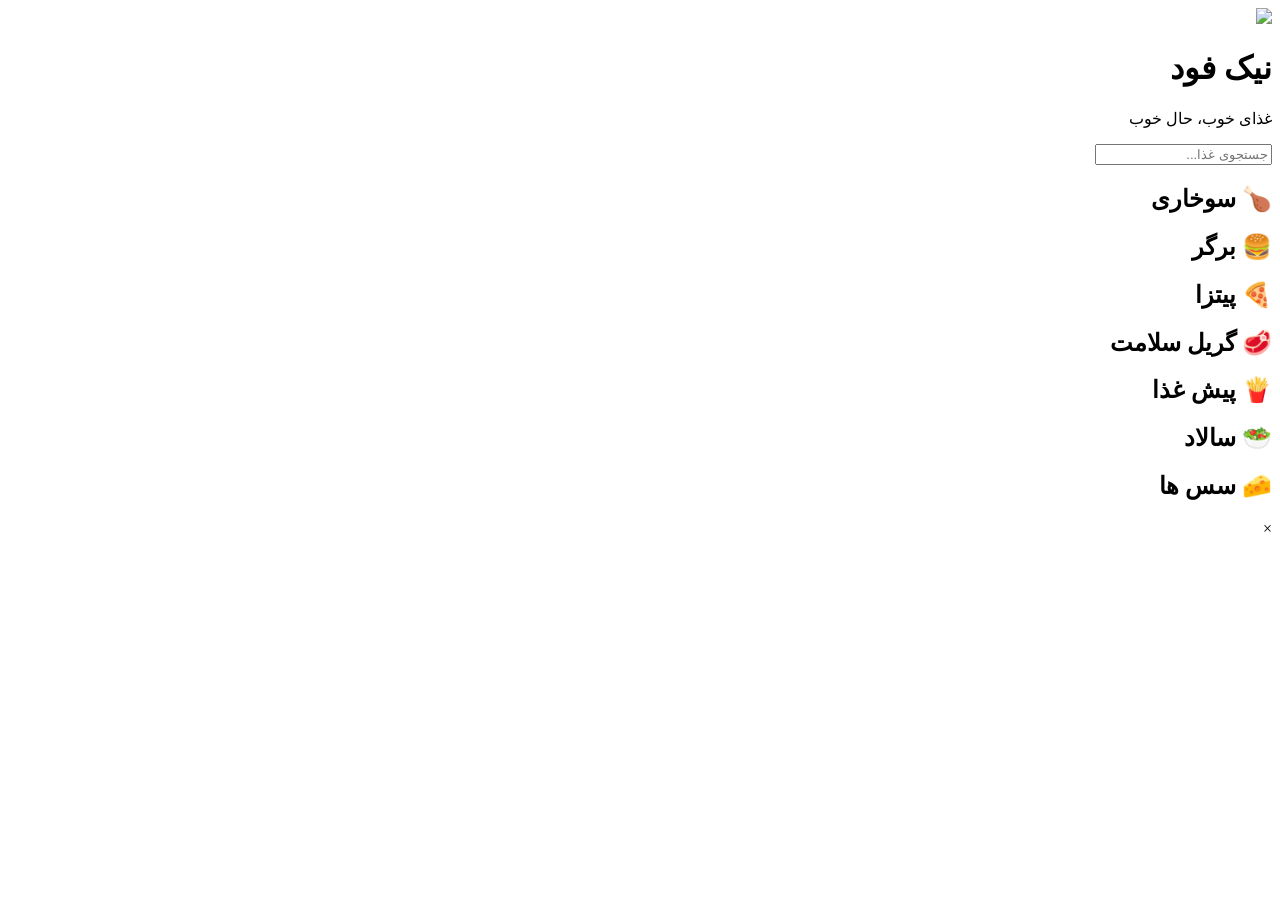
==== index.html @ 43fe57ec "Create index.html" ====
<!DOCTYPE html>
<html lang="fa" dir="rtl">
<head>
<meta charset="UTF-8">
<meta name="viewport" content="width=device-width, initial-scale=1.0">
<title>نیک فود</title>

<link rel="stylesheet" href="style.css">

<link rel="preconnect" href="https://fonts.googleapis.com">
<link rel="preconnect" href="https://fonts.gstatic.com" crossorigin>
<link href="https://fonts.googleapis.com/css2?family=Vazirmatn:wght@300;400;600;700&display=swap" rel="stylesheet">
</head>

<body>

<header>
    <img src="assets/logo.png" class="logo">
    <h1>نیک فود</h1>
    <p>غذای خوب، حال خوب</p>
</header>

<div class="search-box">
<input type="text" id="search" placeholder="جستجوی غذا...">
</div>

<section>

<h2>🍗 سوخاری</h2>
<div id="fried" class="foods"></div>

<h2>🍔 برگر</h2>
<div id="burger" class="foods"></div>

<h2>🍕 پیتزا</h2>
<div id="pizza" class="foods"></div>

<h2>🥩 گریل سلامت</h2>
<div id="grill" class="foods"></div>

<h2>🍟 پیش غذا</h2>
<div id="starter" class="foods"></div>

<h2>🥗 سالاد</h2>
<div id="salad" class="foods"></div>

<h2>🧀 سس ها</h2>
<div id="sauce" class="foods"></div>

</section>

<div id="modal" class="modal">

<div class="modal-content">

<span id="close">&times;</span>

<img id="foodImage">

<h2 id="foodName"></h2>

<p id="foodDesc"></p>

<p id="foodPrice"></p>

</div>

</div>

<script src="script.js"></script>

</body>
</html>
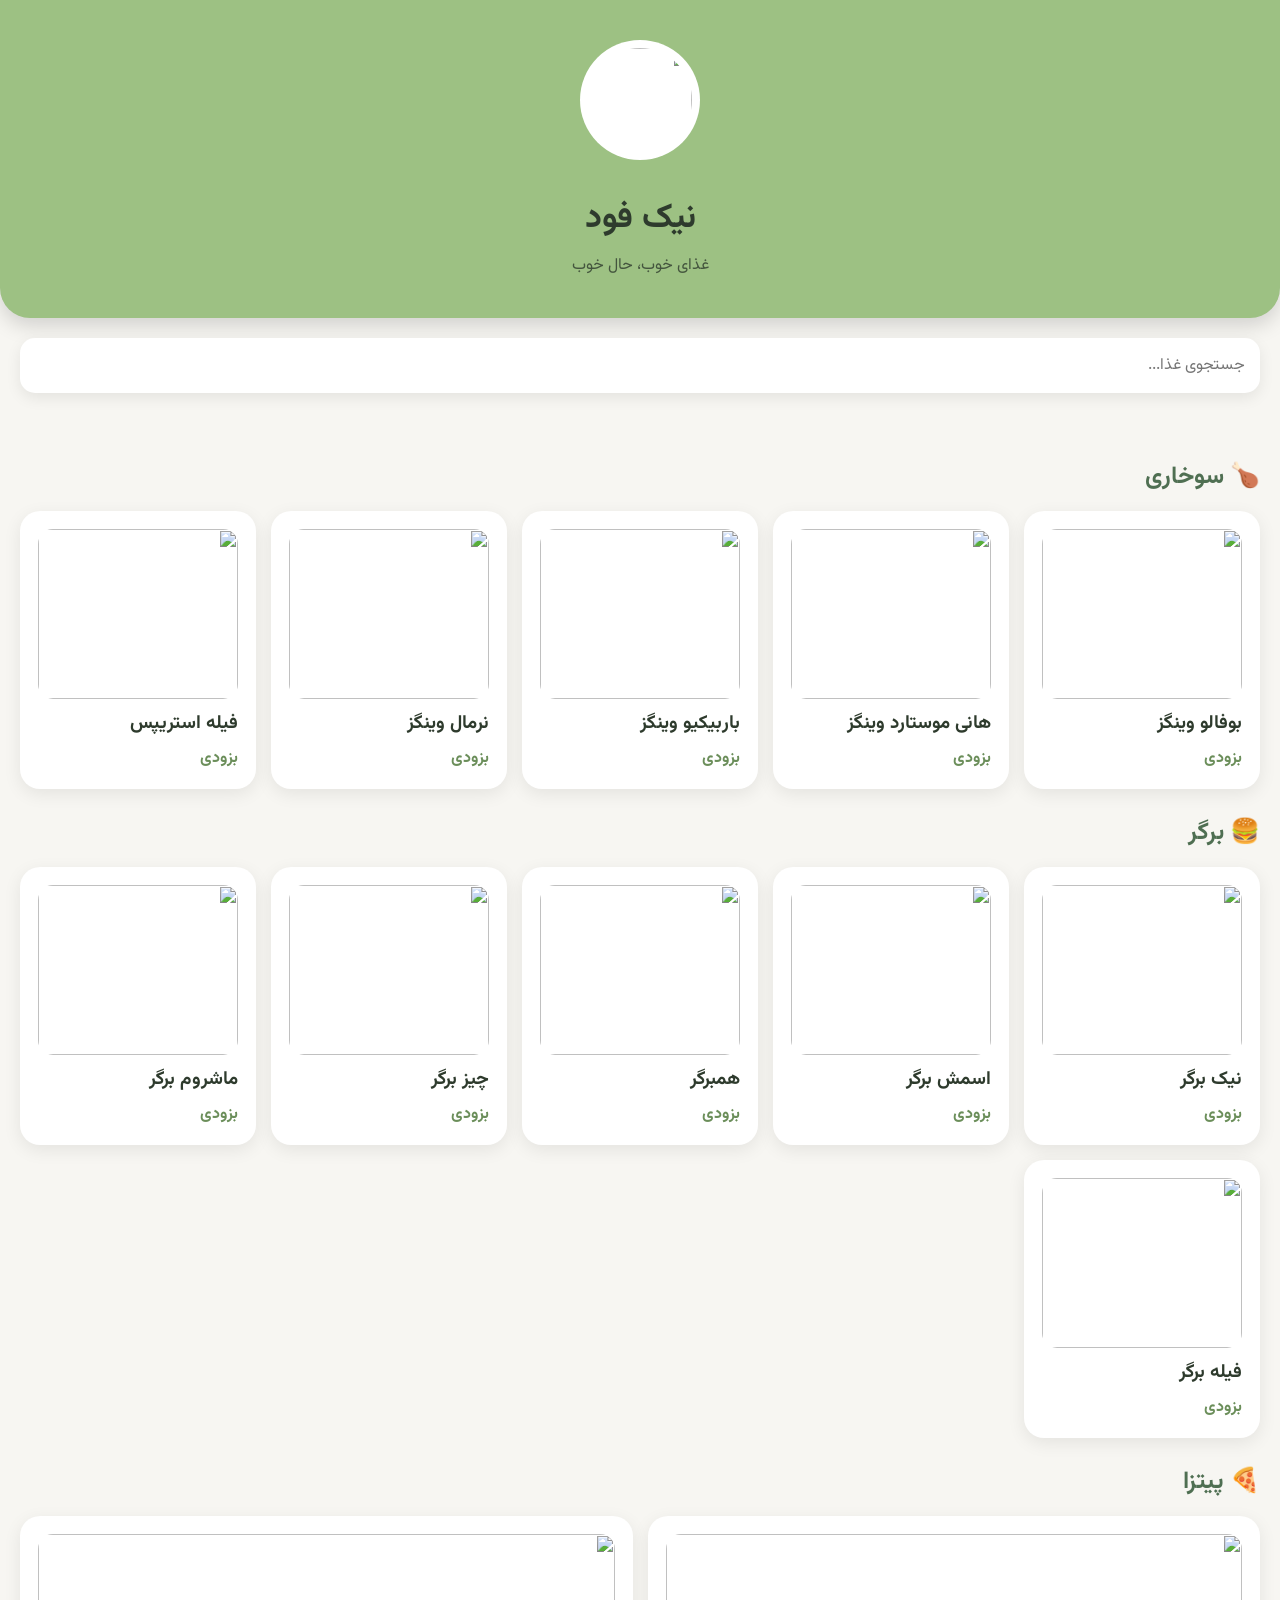
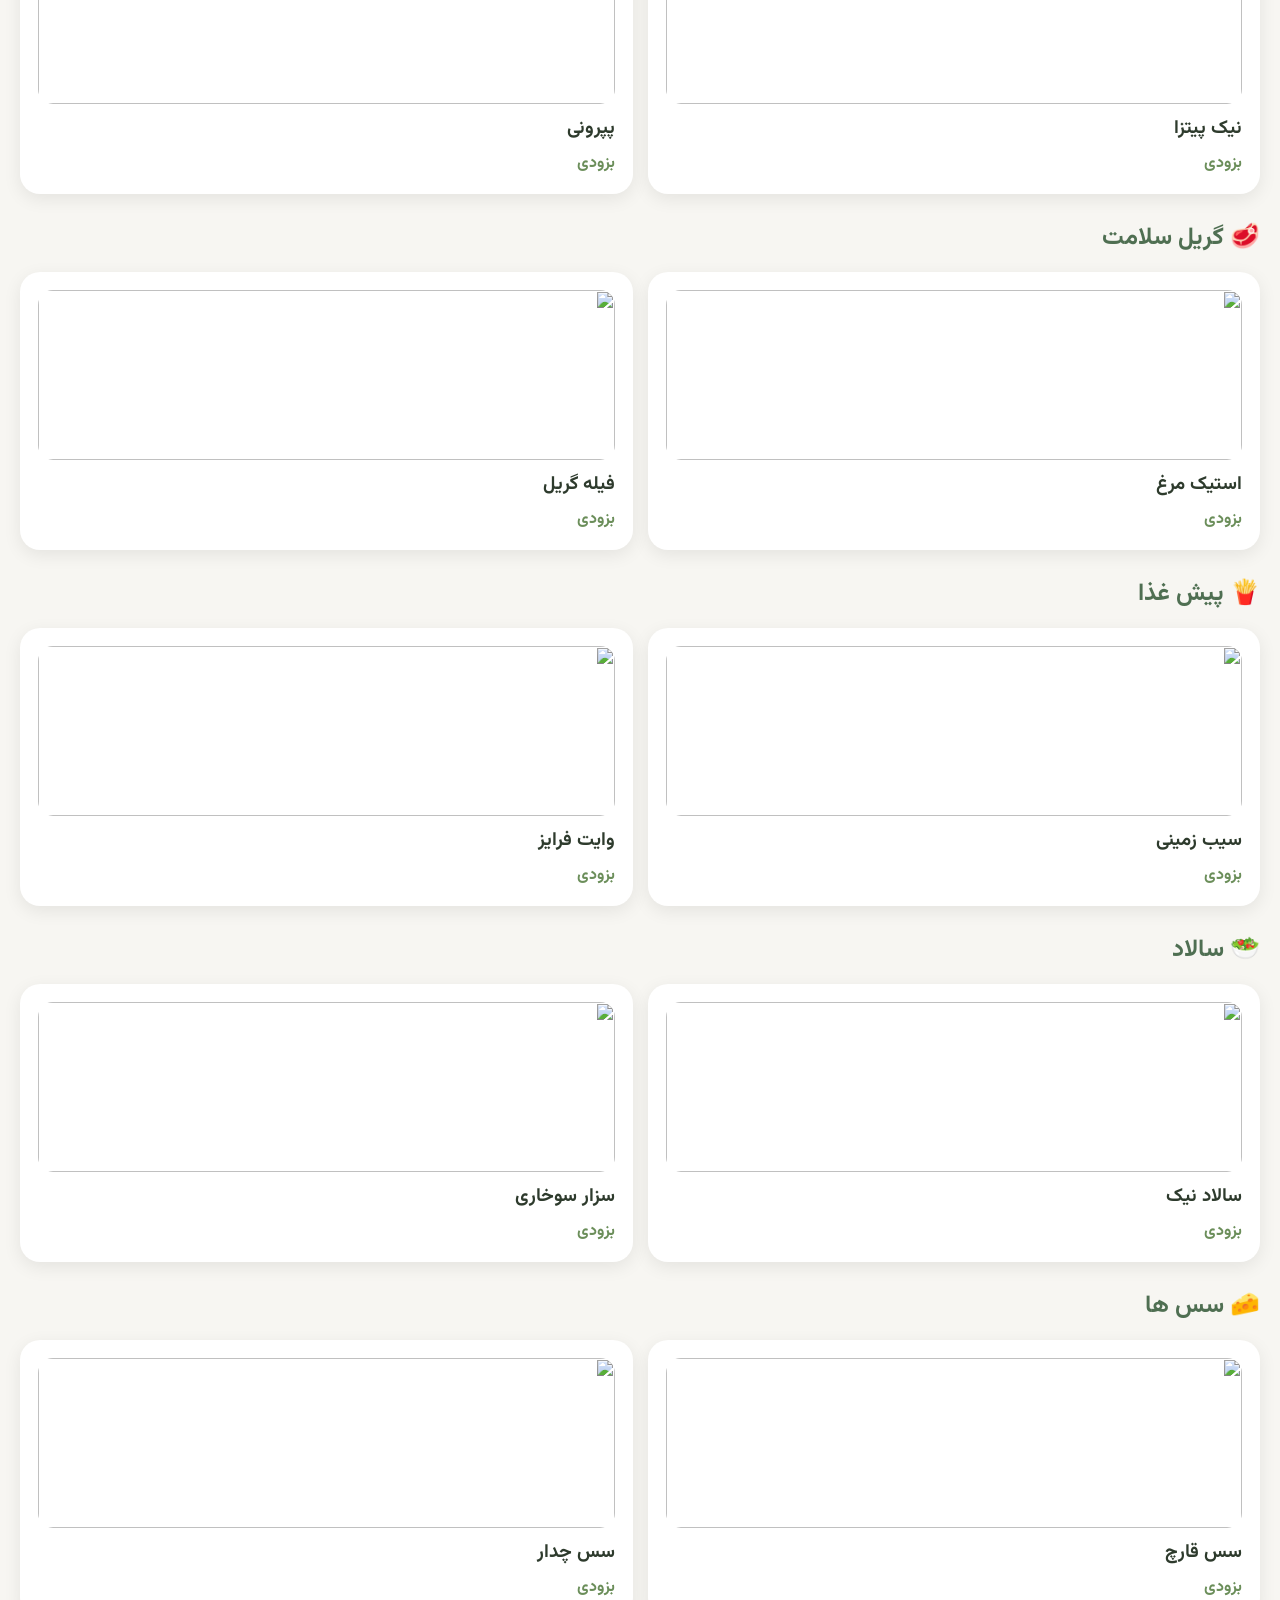
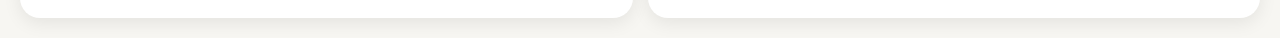
==== commit cd07eed4: "Update index.html" ====
--- a/index.html
+++ b/index.html
@@ -66,8 +66,8 @@
 </div>
 
 </div>
-
+    
+<script src="foods.js"></script>
 <script src="script.js"></script>
-
 </body>
 </html>
--- a/style.css
+++ b/style.css
@@ -0,0 +1,144 @@
+*{
+margin:0;
+padding:0;
+box-sizing:border-box;
+font-family:'Vazirmatn',sans-serif;
+}
+
+body{
+background:#F7F6F2;
+color:#2E3B2D;
+}
+
+header{
+background:#9DC183;
+padding:40px 20px;
+text-align:center;
+border-bottom-left-radius:30px;
+border-bottom-right-radius:30px;
+box-shadow:0 8px 20px rgba(0,0,0,.15);
+}
+
+.logo{
+width:120px;
+height:120px;
+border-radius:50%;
+background:white;
+padding:8px;
+}
+
+header h1{
+margin-top:15px;
+font-size:34px;
+}
+
+header p{
+margin-top:8px;
+opacity:.8;
+}
+
+.search-box{
+padding:20px;
+}
+
+.search-box input{
+width:100%;
+padding:15px;
+border:none;
+border-radius:15px;
+font-size:16px;
+outline:none;
+background:white;
+box-shadow:0 5px 15px rgba(0,0,0,.08);
+}
+
+section{
+padding:20px;
+}
+
+h2{
+margin:25px 0 15px;
+color:#4F6F52;
+}
+
+.foods{
+display:grid;
+grid-template-columns:repeat(auto-fit,minmax(220px,1fr));
+gap:15px;
+}
+
+.food-card{
+background:white;
+border-radius:20px;
+padding:18px;
+cursor:pointer;
+transition:.3s;
+box-shadow:0 5px 18px rgba(0,0,0,.08);
+}
+
+.food-card:hover{
+transform:translateY(-6px);
+}
+
+.food-card img{
+width:100%;
+height:170px;
+object-fit:cover;
+border-radius:15px;
+margin-bottom:10px;
+}
+
+.food-card h3{
+margin-bottom:8px;
+}
+
+.food-card span{
+color:#6B8E5A;
+font-weight:bold;
+}
+
+.modal{
+display:none;
+position:fixed;
+left:0;
+top:0;
+width:100%;
+height:100%;
+background:rgba(0,0,0,.5);
+}
+
+.modal-content{
+background:white;
+width:90%;
+max-width:450px;
+margin:60px auto;
+padding:20px;
+border-radius:25px;
+position:relative;
+animation:show .3s;
+}
+
+#foodImage{
+width:100%;
+border-radius:18px;
+margin-bottom:15px;
+}
+
+#close{
+position:absolute;
+left:18px;
+top:15px;
+font-size:28px;
+cursor:pointer;
+}
+
+@keyframes show{
+from{
+transform:scale(.8);
+opacity:0;
+}
+to{
+transform:scale(1);
+opacity:1;
+}
+  }
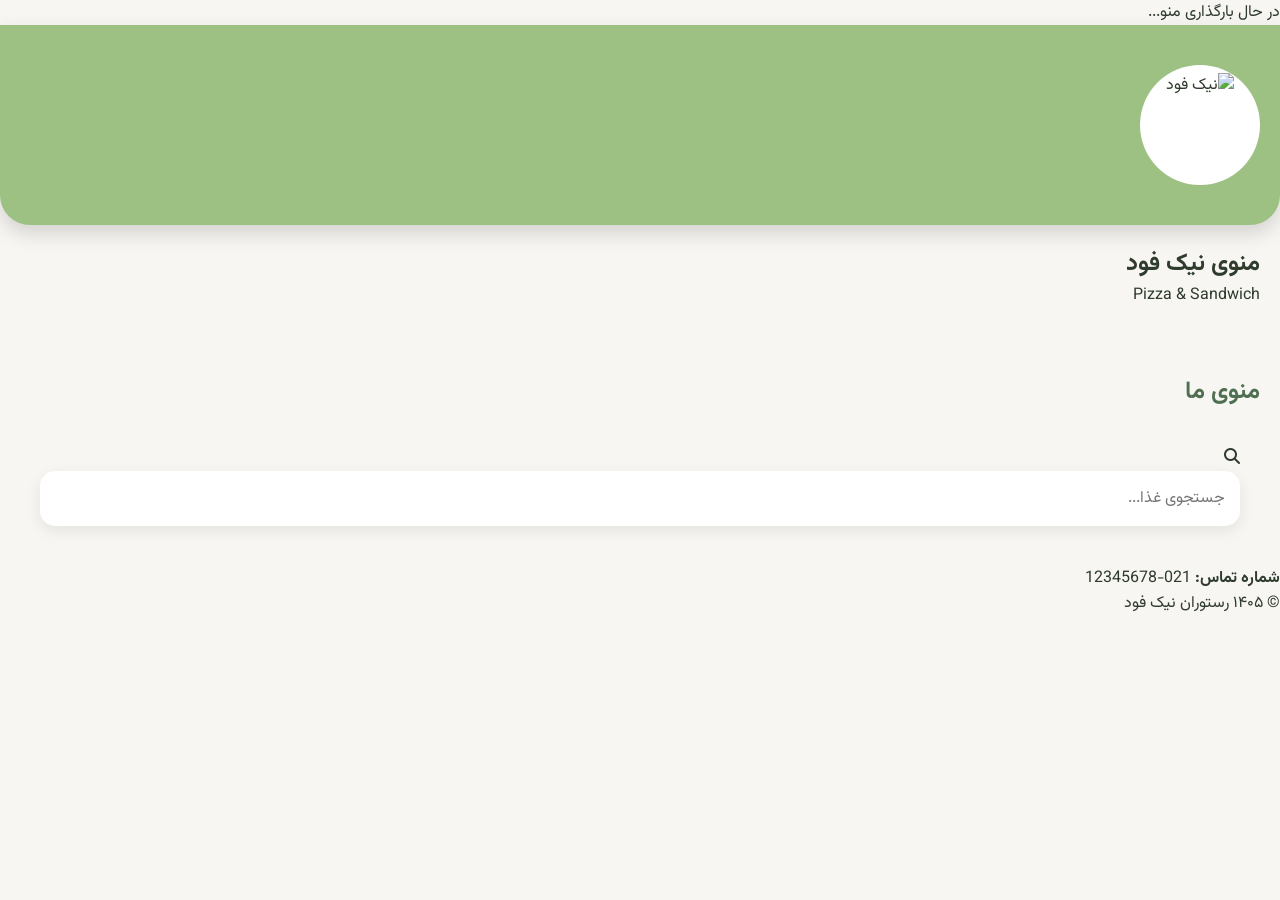
==== commit 7dc2a2bc: "Update index.html" ====
--- a/index.html
+++ b/index.html
@@ -1,73 +1,56 @@
 <!DOCTYPE html>
 <html lang="fa" dir="rtl">
 <head>
-<meta charset="UTF-8">
-<meta name="viewport" content="width=device-width, initial-scale=1.0">
-<title>نیک فود</title>
+    <meta charset="UTF-8">
+    <meta name="viewport" content="width=device-width, initial-scale=1.0">
+    <title>نیک فود - منوی آنلاین</title>
+    
+    <link href="https://fonts.googleapis.com/css2?family=Vazirmatn:wght@400;500;600;700&display=swap" rel="stylesheet">
+    <link rel="stylesheet" href="https://cdnjs.cloudflare.com/ajax/libs/font-awesome/6.5.1/css/all.min.css">
+    <link rel="stylesheet" href="style.css">
+</head>
+<body>
+    <div class="loading" id="loading">در حال بارگذاری منو...</div>
 
-<link rel="stylesheet" href="style.css">
+    <header>
+        <div class="container">
+            <nav>
+                <div class="logo">
+                    <img src="assets/images/logo.png" alt="نیک فود">
+                </div>
+            </nav>
+        </div>
+    </header>
 
-<link rel="preconnect" href="https://fonts.googleapis.com">
-<link rel="preconnect" href="https://fonts.gstatic.com" crossorigin>
-<link href="https://fonts.googleapis.com/css2?family=Vazirmatn:wght@300;400;600;700&display=swap" rel="stylesheet">
-</head>
+    <section class="hero">
+        <div class="container">
+            <h1>منوی نیک فود</h1>
+            <p>Pizza & Sandwich</p>
+        </div>
+    </section>
 
-<body>
+    <section class="menu-section">
+        <div class="container">
+            <h2 class="section-title">منوی ما</h2>
+            
+            <div class="search-box">
+                <i class="fas fa-search"></i>
+                <input type="text" id="searchInput" placeholder="جستجوی غذا...">
+            </div>
+            
+            <div class="categories" id="categories"></div>
+            
+            <div class="menu-grid" id="menuGrid"></div>
+        </div>
+    </section>
 
-<header>
-    <img src="assets/logo.png" class="logo">
-    <h1>نیک فود</h1>
-    <p>غذای خوب، حال خوب</p>
-</header>
+    <footer>
+        <div class="container">
+            <p><strong>شماره تماس:</strong> <span id="phone">021-12345678</span></p>
+            <p>© ۱۴۰۵ رستوران نیک فود</p>
+        </div>
+    </footer>
 
-<div class="search-box">
-<input type="text" id="search" placeholder="جستجوی غذا...">
-</div>
-
-<section>
-
-<h2>🍗 سوخاری</h2>
-<div id="fried" class="foods"></div>
-
-<h2>🍔 برگر</h2>
-<div id="burger" class="foods"></div>
-
-<h2>🍕 پیتزا</h2>
-<div id="pizza" class="foods"></div>
-
-<h2>🥩 گریل سلامت</h2>
-<div id="grill" class="foods"></div>
-
-<h2>🍟 پیش غذا</h2>
-<div id="starter" class="foods"></div>
-
-<h2>🥗 سالاد</h2>
-<div id="salad" class="foods"></div>
-
-<h2>🧀 سس ها</h2>
-<div id="sauce" class="foods"></div>
-
-</section>
-
-<div id="modal" class="modal">
-
-<div class="modal-content">
-
-<span id="close">&times;</span>
-
-<img id="foodImage">
-
-<h2 id="foodName"></h2>
-
-<p id="foodDesc"></p>
-
-<p id="foodPrice"></p>
-
-</div>
-
-</div>
-    
-<script src="foods.js"></script>
-<script src="script.js"></script>
+    <script src="script.js"></script>
 </body>
 </html>
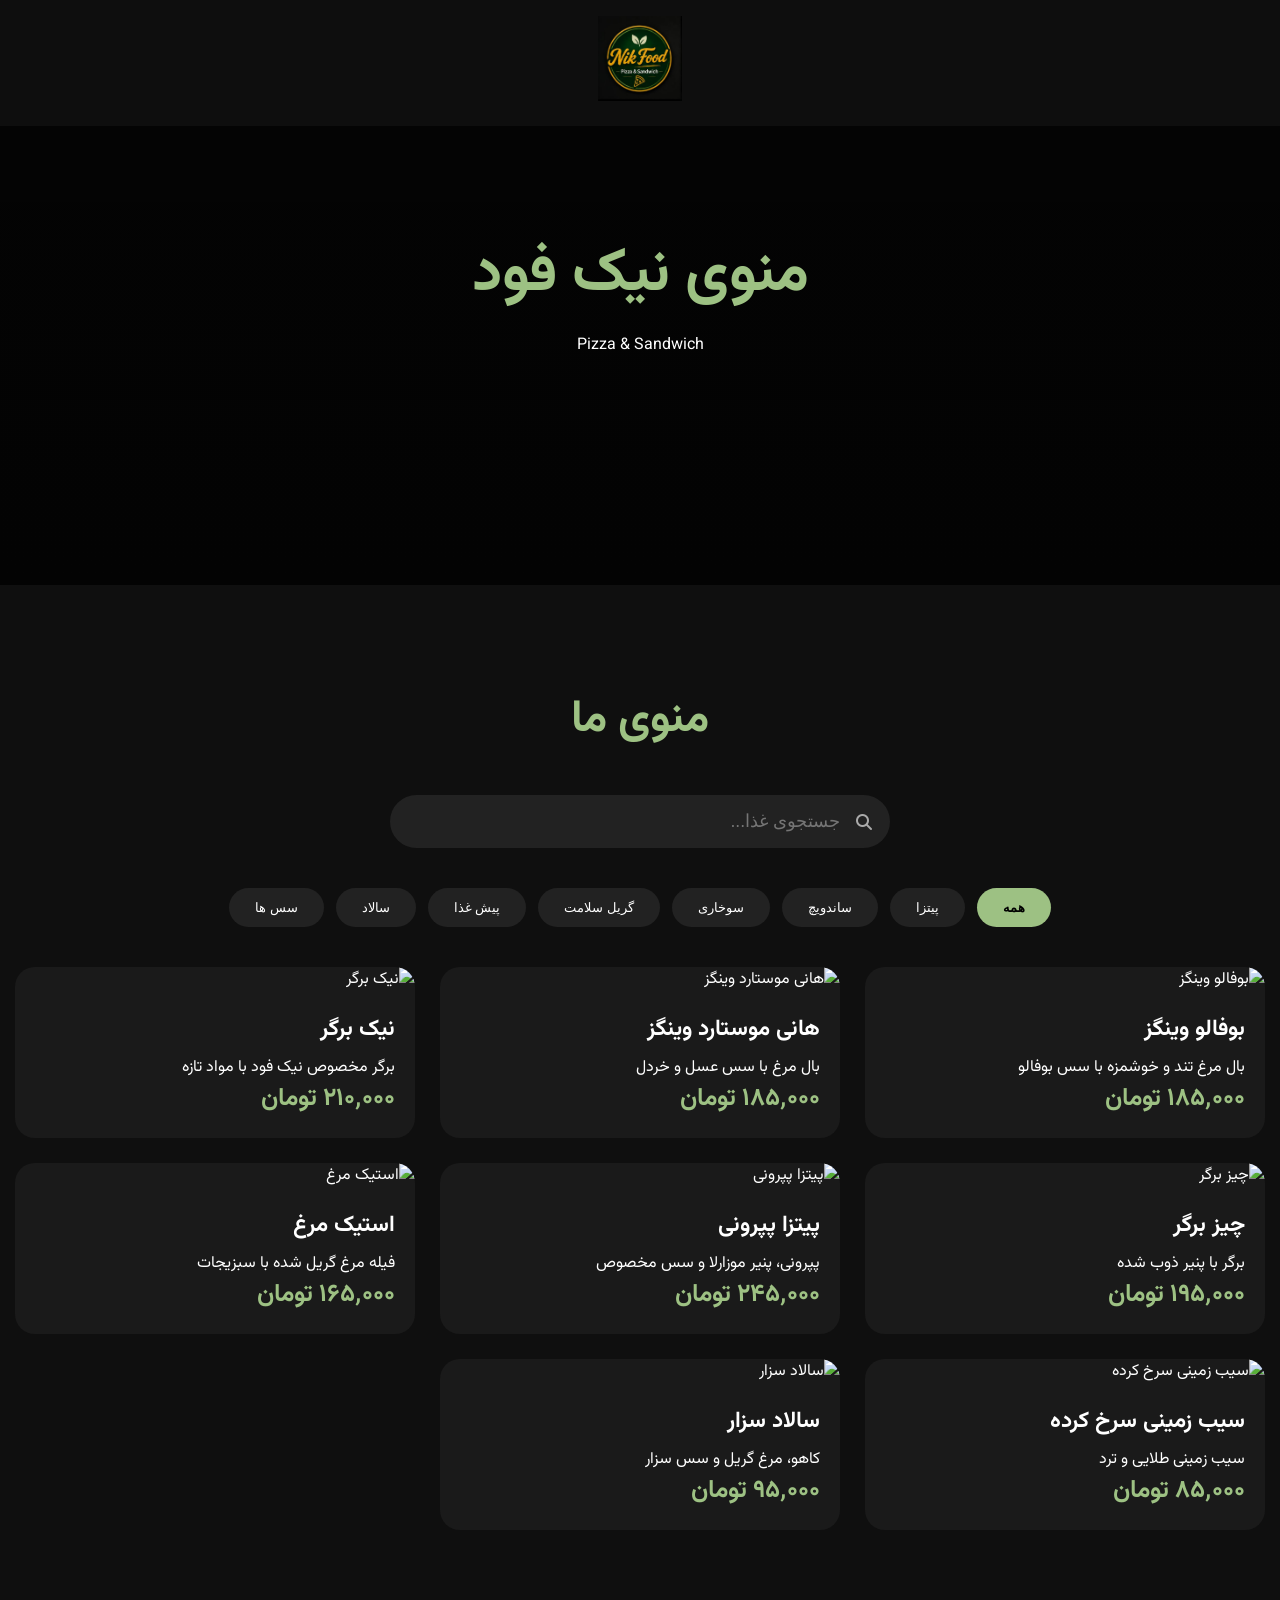
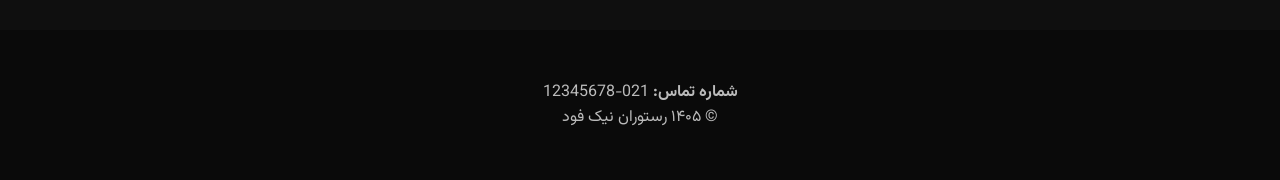
==== commit 04295098: "Update index.html" ====
--- a/index.html
+++ b/index.html
@@ -16,7 +16,7 @@
         <div class="container">
             <nav>
                 <div class="logo">
-                    <img src="assets/images/logo.png" alt="نیک فود">
+                    <img src="images/logo.png" alt="نیک فود">
                 </div>
             </nav>
         </div>
--- a/style.css
+++ b/style.css
@@ -1,144 +1,155 @@
-*{
-margin:0;
-padding:0;
-box-sizing:border-box;
-font-family:'Vazirmatn',sans-serif;
+:root {
+    --primary: #9DC183;
+    --dark: #0f0f0f;
+    --card-bg: #1a1a1a;
 }
 
-body{
-background:#F7F6F2;
-color:#2E3B2D;
+* { margin:0; padding:0; box-sizing:border-box; }
+
+body {
+    font-family: 'Vazirmatn', sans-serif;
+    background: var(--dark);
+    color: white;
 }
 
-header{
-background:#9DC183;
-padding:40px 20px;
-text-align:center;
-border-bottom-left-radius:30px;
-border-bottom-right-radius:30px;
-box-shadow:0 8px 20px rgba(0,0,0,.15);
+.container { max-width: 1300px; margin:0 auto; padding:0 15px; }
+
+header {
+    background: rgba(15,15,15,0.97);
+    position: fixed;
+    width: 100%;
+    z-index: 1000;
 }
 
-.logo{
-width:120px;
-height:120px;
-border-radius:50%;
-background:white;
-padding:8px;
+nav {
+    padding: 1rem 0;
+    display: flex;
+    justify-content: center;
 }
 
-header h1{
-margin-top:15px;
-font-size:34px;
+.logo img {
+    height: 85px;
+    width: auto;
 }
 
-header p{
-margin-top:8px;
-opacity:.8;
+/* Hero */
+.hero {
+    height: 65vh;
+    background: linear-gradient(rgba(0,0,0,0.75), rgba(0,0,0,0.8)), 
+                url('https://picsum.photos/id/1080/1920/1080') center/cover;
+    display: flex;
+    align-items: center;
+    justify-content: center;
+    text-align: center;
 }
 
-.search-box{
-padding:20px;
+.hero h1 {
+    font-size: 3.8rem;
+    color: var(--primary);
+    margin-bottom: 10px;
 }
 
-.search-box input{
-width:100%;
-padding:15px;
-border:none;
-border-radius:15px;
-font-size:16px;
-outline:none;
-background:white;
-box-shadow:0 5px 15px rgba(0,0,0,.08);
+/* Menu */
+.menu-section { padding: 100px 0; }
+
+.section-title {
+    text-align: center;
+    font-size: 2.8rem;
+    color: var(--primary);
+    margin-bottom: 40px;
 }
 
-section{
-padding:20px;
+.search-box {
+    position: relative;
+    max-width: 500px;
+    margin: 0 auto 40px;
 }
 
-h2{
-margin:25px 0 15px;
-color:#4F6F52;
+.search-box i {
+    position: absolute;
+    right: 18px;
+    top: 50%;
+    transform: translateY(-50%);
+    color: #aaa;
 }
 
-.foods{
-display:grid;
-grid-template-columns:repeat(auto-fit,minmax(220px,1fr));
-gap:15px;
+.search-box input {
+    width: 100%;
+    padding: 16px 50px 16px 20px;
+    border: none;
+    border-radius: 50px;
+    background: #222;
+    color: white;
+    font-size: 1.1rem;
 }
 
-.food-card{
-background:white;
-border-radius:20px;
-padding:18px;
-cursor:pointer;
-transition:.3s;
-box-shadow:0 5px 18px rgba(0,0,0,.08);
+.categories {
+    display: flex;
+    flex-wrap: wrap;
+    gap: 12px;
+    justify-content: center;
+    margin-bottom: 40px;
 }
 
-.food-card:hover{
-transform:translateY(-6px);
+.cat-btn {
+    padding: 12px 26px;
+    background: #222;
+    border: none;
+    border-radius: 50px;
+    color: white;
+    cursor: pointer;
+    transition: all 0.3s;
 }
 
-.food-card img{
-width:100%;
-height:170px;
-object-fit:cover;
-border-radius:15px;
-margin-bottom:10px;
+.cat-btn.active,
+.cat-btn:hover {
+    background: var(--primary);
+    color: #000;
+    font-weight: 600;
 }
 
-.food-card h3{
-margin-bottom:8px;
+.menu-grid {
+    display: grid;
+    grid-template-columns: repeat(auto-fit, minmax(320px, 1fr));
+    gap: 25px;
 }
 
-.food-card span{
-color:#6B8E5A;
-font-weight:bold;
+.food-card {
+    background: var(--card-bg);
+    border-radius: 20px;
+    overflow: hidden;
+    transition: 0.4s;
 }
 
-.modal{
-display:none;
-position:fixed;
-left:0;
-top:0;
-width:100%;
-height:100%;
-background:rgba(0,0,0,.5);
+.food-card:hover {
+    transform: translateY(-12px);
+    box-shadow: 0 15px 30px rgba(157, 193, 131, 0.2);
 }
 
-.modal-content{
-background:white;
-width:90%;
-max-width:450px;
-margin:60px auto;
-padding:20px;
-border-radius:25px;
-position:relative;
-animation:show .3s;
+.food-card img {
+    width: 100%;
+    height: 220px;
+    object-fit: cover;
 }
 
-#foodImage{
-width:100%;
-border-radius:18px;
-margin-bottom:15px;
+.card-body {
+    padding: 20px;
 }
 
-#close{
-position:absolute;
-left:18px;
-top:15px;
-font-size:28px;
-cursor:pointer;
+.card-body h3 {
+    font-size: 1.4rem;
+    margin-bottom: 8px;
 }
 
-@keyframes show{
-from{
-transform:scale(.8);
-opacity:0;
+.price {
+    color: var(--primary);
+    font-size: 1.55rem;
+    font-weight: 700;
 }
-to{
-transform:scale(1);
-opacity:1;
+
+footer {
+    text-align: center;
+    padding: 50px 0;
+    background: #0a0a0a;
+    color: #bbb;
 }
-  }
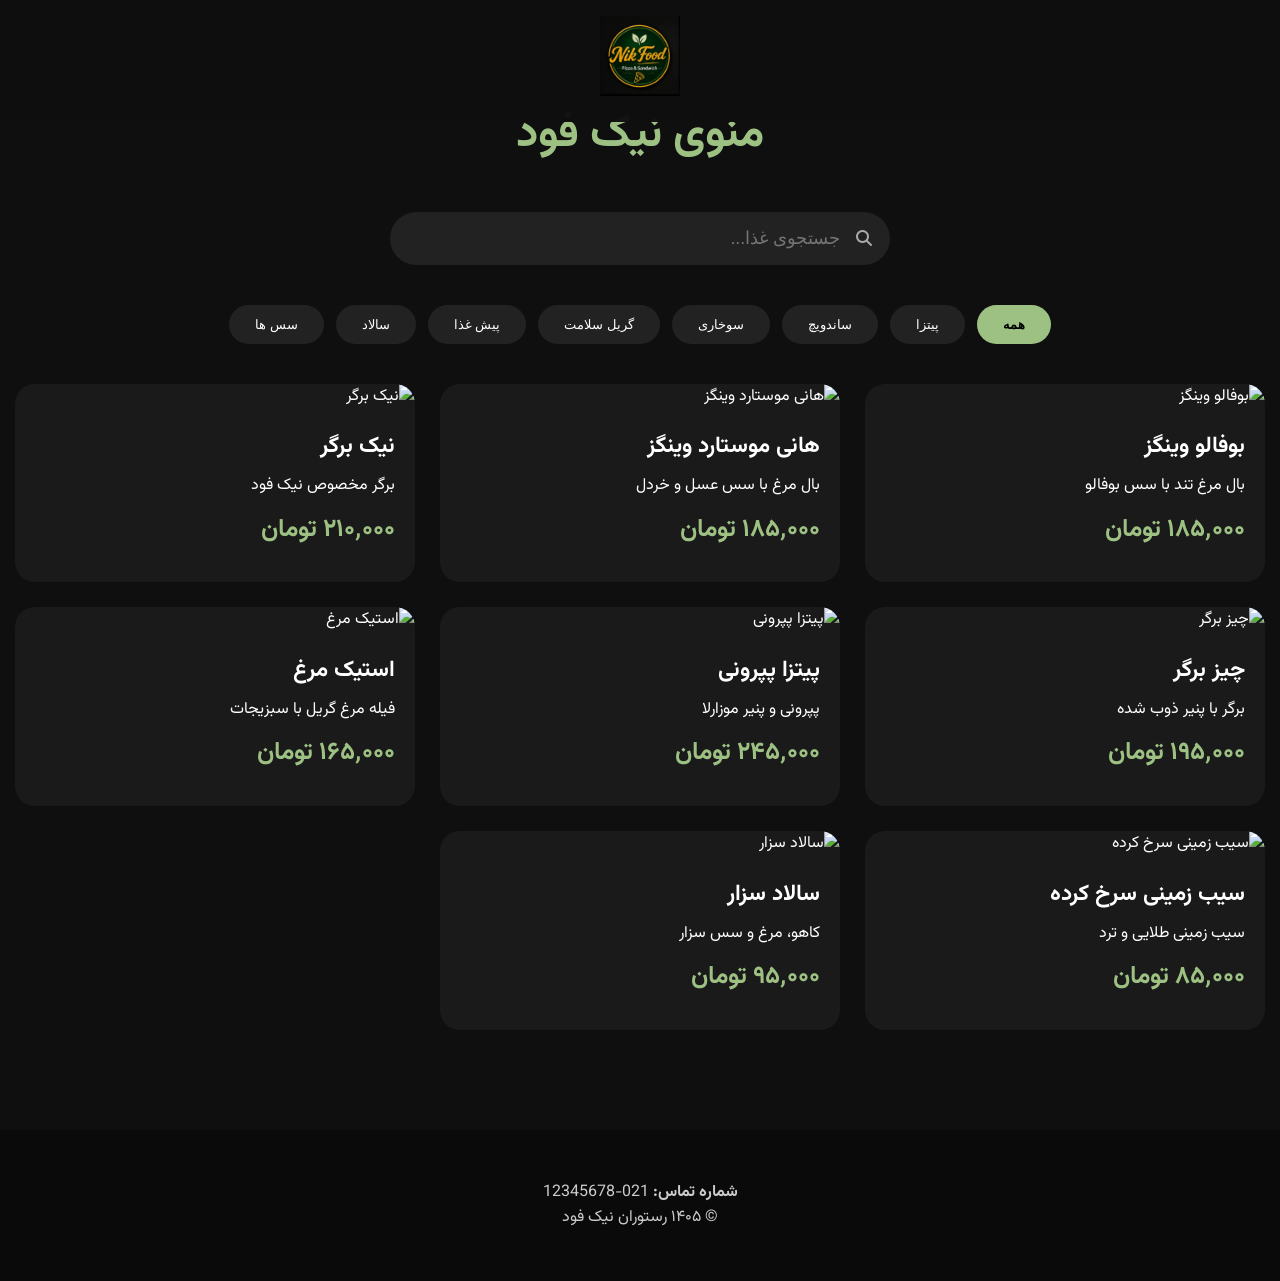
==== commit 15fd15aa: "Update index.html" ====
--- a/index.html
+++ b/index.html
@@ -10,7 +10,7 @@
     <link rel="stylesheet" href="style.css">
 </head>
 <body>
-    <div class="loading" id="loading">در حال بارگذاری منو...</div>
+    <div class="loading" id="loading">در حال بارگذاری...</div>
 
     <header>
         <div class="container">
@@ -22,16 +22,17 @@
         </div>
     </header>
 
-    <section class="hero">
-        <div class="container">
-            <h1>منوی نیک فود</h1>
-            <p>Pizza & Sandwich</p>
+    <!-- اسلایدر تزیینی -->
+    <section class="slider">
+        <div class="slides" id="slides">
+            <!-- عکس‌ها با جاوااسکریپت اضافه می‌شن -->
         </div>
+        <div class="slider-overlay"></div>
     </section>
 
     <section class="menu-section">
         <div class="container">
-            <h2 class="section-title">منوی ما</h2>
+            <h2 class="section-title">منوی نیک فود</h2>
             
             <div class="search-box">
                 <i class="fas fa-search"></i>
--- a/style.css
+++ b/style.css
@@ -1,21 +1,31 @@
 :root {
     --primary: #9DC183;
     --dark: #0f0f0f;
-    --card-bg: #1a1a1a;
+    --card: #1a1a1a;
 }
 
-* { margin:0; padding:0; box-sizing:border-box; }
+* {
+    margin: 0;
+    padding: 0;
+    box-sizing: border-box;
+}
 
 body {
     font-family: 'Vazirmatn', sans-serif;
     background: var(--dark);
     color: white;
+    line-height: 1.6;
 }
 
-.container { max-width: 1300px; margin:0 auto; padding:0 15px; }
+.container {
+    max-width: 1300px;
+    margin: 0 auto;
+    padding: 0 15px;
+}
 
+/* Header */
 header {
-    background: rgba(15,15,15,0.97);
+    background: rgba(15, 15, 15, 0.97);
     position: fixed;
     width: 100%;
     z-index: 1000;
@@ -28,15 +38,15 @@
 }
 
 .logo img {
-    height: 85px;
+    height: 80px;
     width: auto;
 }
 
 /* Hero */
 .hero {
     height: 65vh;
-    background: linear-gradient(rgba(0,0,0,0.75), rgba(0,0,0,0.8)), 
-                url('https://picsum.photos/id/1080/1920/1080') center/cover;
+    background: linear-gradient(rgba(0,0,0,0.7), rgba(0,0,0,0.75)), 
+                url('images/hero-bg.jpg') center/cover no-repeat;
     display: flex;
     align-items: center;
     justify-content: center;
@@ -49,8 +59,10 @@
     margin-bottom: 10px;
 }
 
-/* Menu */
-.menu-section { padding: 100px 0; }
+/* Menu Section */
+.menu-section {
+    padding: 100px 0;
+}
 
 .section-title {
     text-align: center;
@@ -104,7 +116,7 @@
 .cat-btn.active,
 .cat-btn:hover {
     background: var(--primary);
-    color: #000;
+    color: black;
     font-weight: 600;
 }
 
@@ -115,7 +127,7 @@
 }
 
 .food-card {
-    background: var(--card-bg);
+    background: var(--card);
     border-radius: 20px;
     overflow: hidden;
     transition: 0.4s;
@@ -123,7 +135,7 @@
 
 .food-card:hover {
     transform: translateY(-12px);
-    box-shadow: 0 15px 30px rgba(157, 193, 131, 0.2);
+    box-shadow: 0 15px 30px rgba(157, 193, 131, 0.25);
 }
 
 .food-card img {
@@ -145,11 +157,12 @@
     color: var(--primary);
     font-size: 1.55rem;
     font-weight: 700;
+    margin: 12px 0;
 }
 
 footer {
     text-align: center;
     padding: 50px 0;
     background: #0a0a0a;
-    color: #bbb;
+    color: #ccc;
 }
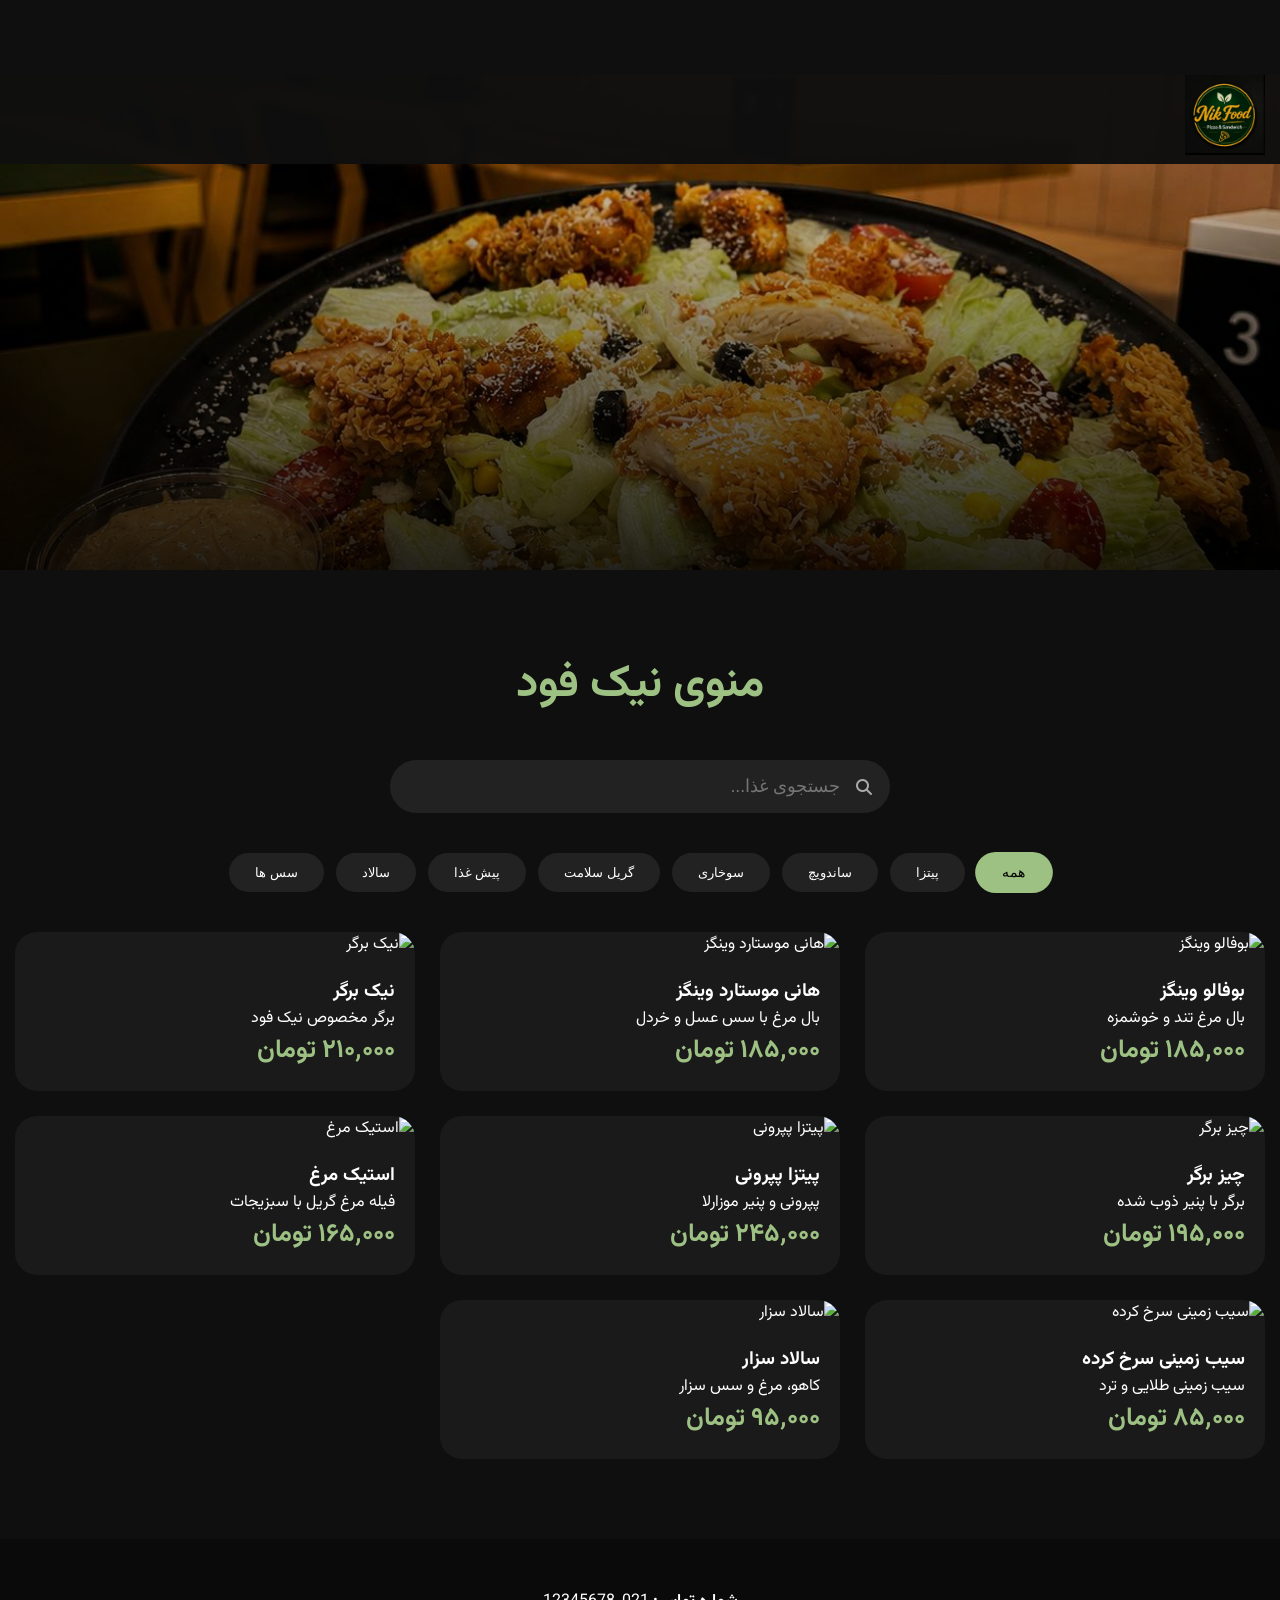
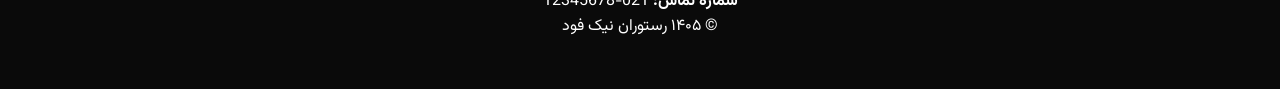
==== commit a18f366e: "Update index.html" ====
--- a/index.html
+++ b/index.html
@@ -12,6 +12,7 @@
 <body>
     <div class="loading" id="loading">در حال بارگذاری...</div>
 
+    <!-- Header -->
     <header>
         <div class="container">
             <nav>
@@ -24,12 +25,11 @@
 
     <!-- اسلایدر تزیینی -->
     <section class="slider">
-        <div class="slides" id="slides">
-            <!-- عکس‌ها با جاوااسکریپت اضافه می‌شن -->
-        </div>
+        <div class="slides" id="slides"></div>
         <div class="slider-overlay"></div>
     </section>
 
+    <!-- بخش منو -->
     <section class="menu-section">
         <div class="container">
             <h2 class="section-title">منوی نیک فود</h2>
--- a/style.css
+++ b/style.css
@@ -4,71 +4,72 @@
     --card: #1a1a1a;
 }
 
-* {
-    margin: 0;
-    padding: 0;
-    box-sizing: border-box;
-}
+* { margin:0; padding:0; box-sizing:border-box; }
 
 body {
     font-family: 'Vazirmatn', sans-serif;
     background: var(--dark);
     color: white;
-    line-height: 1.6;
 }
 
-.container {
-    max-width: 1300px;
-    margin: 0 auto;
-    padding: 0 15px;
-}
+.container { max-width: 1300px; margin:0 auto; padding:0 15px; }
 
-/* Header */
 header {
-    background: rgba(15, 15, 15, 0.97);
+    background: rgba(15,15,15,0.97);
     position: fixed;
     width: 100%;
     z-index: 1000;
 }
 
-nav {
-    padding: 1rem 0;
-    display: flex;
-    justify-content: center;
+.logo img { height: 80px; width: auto; }
+
+/* اسلایدر */
+.slider {
+    height: 55vh;
+    position: relative;
+    overflow: hidden;
+    margin-top: 75px;
 }
 
-.logo img {
-    height: 80px;
-    width: auto;
+.slides {
+    display: flex;
+    height: 100%;
+    transition: transform 0.8s ease;
 }
 
-/* Hero */
-.hero {
-    height: 65vh;
-    background: linear-gradient(rgba(0,0,0,0.7), rgba(0,0,0,0.75)), 
-                url('images/hero-bg.jpg') center/cover no-repeat;
-    display: flex;
-    align-items: center;
-    justify-content: center;
-    text-align: center;
+.slide {
+    min-width: 100%;
+    height: 100%;
+    background-size: cover;
+    background-position: center;
+    position: relative;
 }
 
-.hero h1 {
-    font-size: 3.8rem;
-    color: var(--primary);
-    margin-bottom: 10px;
+.slider-overlay {
+    position: absolute;
+    inset: 0;
+    background: linear-gradient(transparent, rgba(0,0,0,0.85));
+    z-index: 1;
 }
 
-/* Menu Section */
-.menu-section {
-    padding: 100px 0;
+.slider .content {
+    position: absolute;
+    bottom: 15%;
+    left: 50%;
+    transform: translateX(-50%);
+    text-align: center;
+    z-index: 2;
 }
+
+/* Menu */
+.menu-section { padding: 80px 0; }
 
 .section-title {
     text-align: center;
     font-size: 2.8rem;
     color: var(--primary);
     margin-bottom: 40px;
+    animation: fadeIn 1s ease;
 }
 
 .search-box {
@@ -110,14 +111,14 @@
     border-radius: 50px;
     color: white;
     cursor: pointer;
-    transition: all 0.3s;
+    transition: all 0.4s ease;
 }
 
 .cat-btn.active,
 .cat-btn:hover {
     background: var(--primary);
     color: black;
-    font-weight: 600;
+    transform: scale(1.05);
 }
 
 .menu-grid {
@@ -128,41 +129,51 @@
 
 .food-card {
     background: var(--card);
-    border-radius: 20px;
+    border-radius: 22px;
     overflow: hidden;
-    transition: 0.4s;
+    transition: all 0.5s ease;
+    opacity: 0;
+    transform: translateY(30px);
+    animation: cardPop 0.6s forwards;
 }
 
 .food-card:hover {
-    transform: translateY(-12px);
-    box-shadow: 0 15px 30px rgba(157, 193, 131, 0.25);
+    transform: translateY(-15px) scale(1.03);
+    box-shadow: 0 20px 35px rgba(157, 193, 131, 0.3);
 }
 
 .food-card img {
     width: 100%;
-    height: 220px;
+    height: 230px;
     object-fit: cover;
+    transition: transform 0.6s ease;
+}
+
+.food-card:hover img {
+    transform: scale(1.1);
 }
 
 .card-body {
     padding: 20px;
 }
 
-.card-body h3 {
-    font-size: 1.4rem;
-    margin-bottom: 8px;
+.price {
+    color: var(--primary);
+    font-size: 1.6rem;
+    font-weight: 700;
 }
 
-.price {
-    color: var(--primary);
-    font-size: 1.55rem;
-    font-weight: 700;
-    margin: 12px 0;
+@keyframes cardPop {
+    to { opacity: 1; transform: translateY(0); }
+}
+
+@keyframes fadeIn {
+    from { opacity: 0; }
+    to { opacity: 1; }
 }
 
 footer {
     text-align: center;
     padding: 50px 0;
     background: #0a0a0a;
-    color: #ccc;
 }
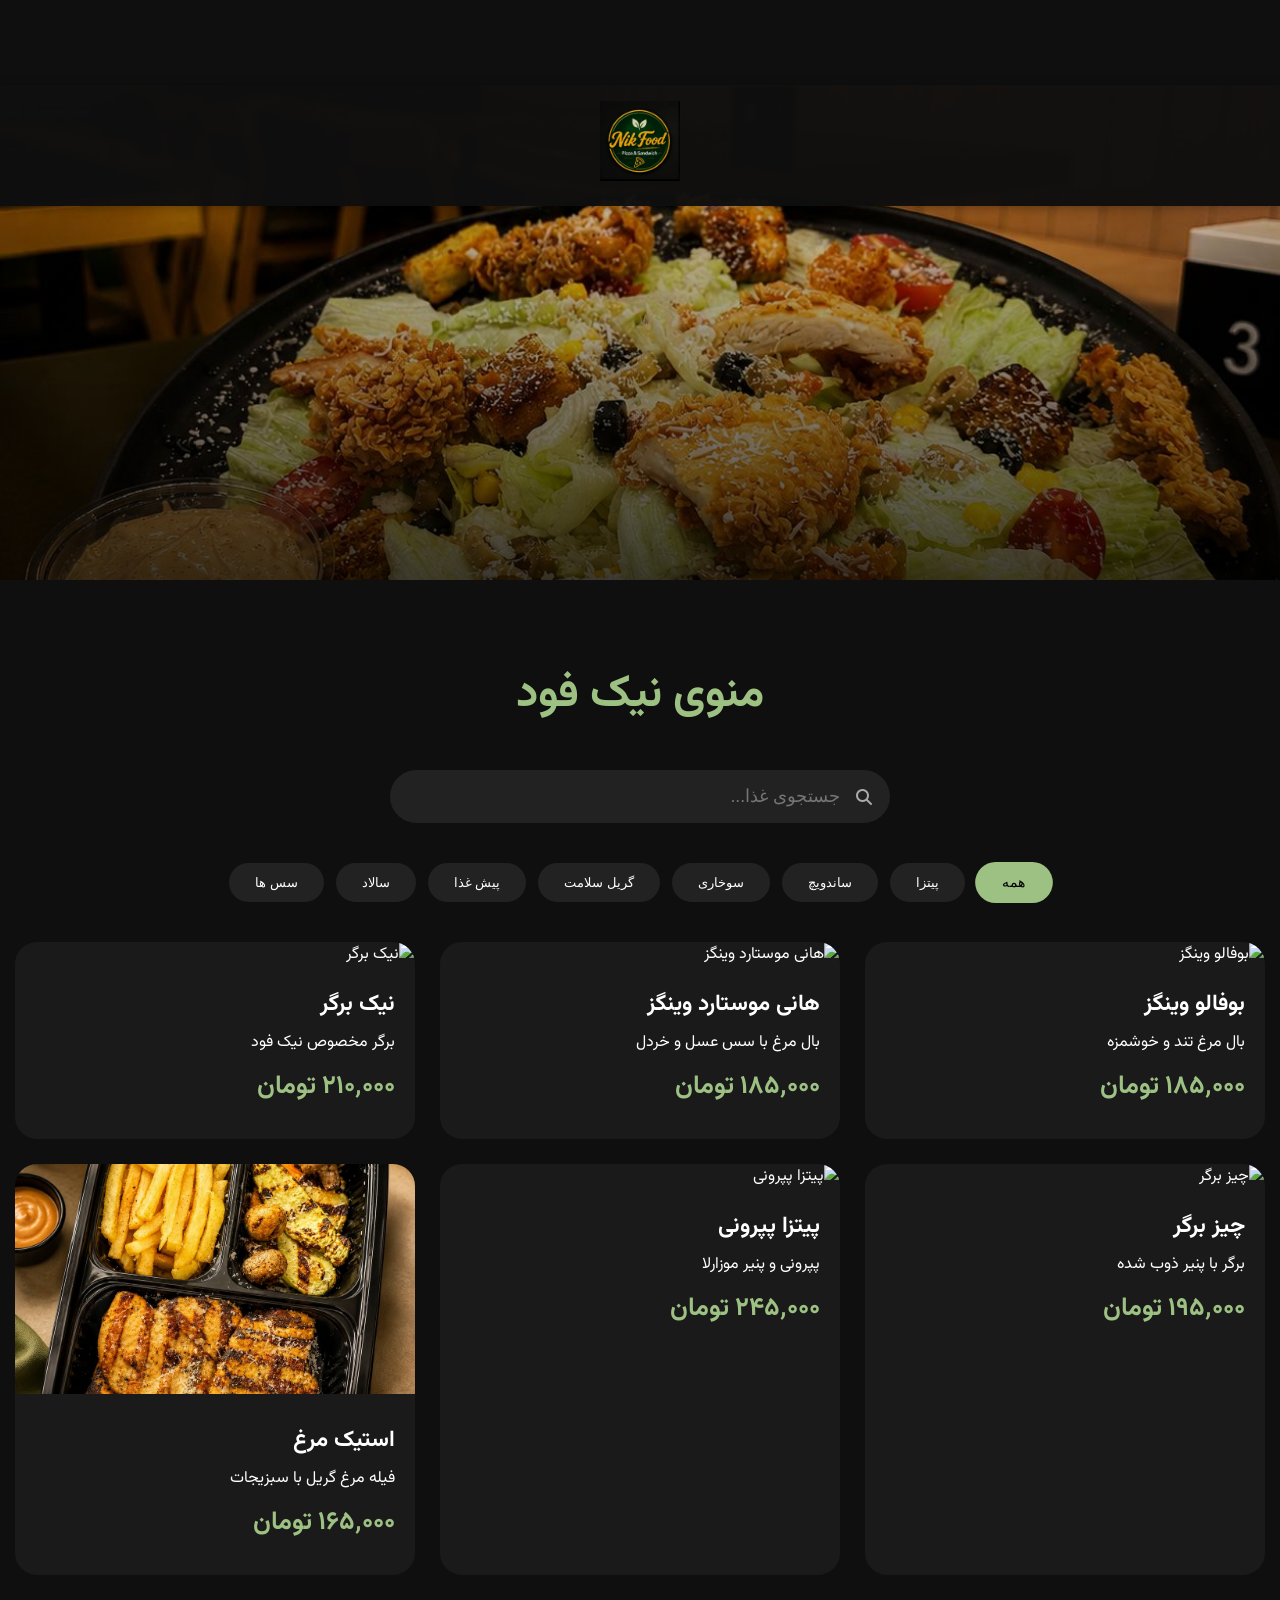
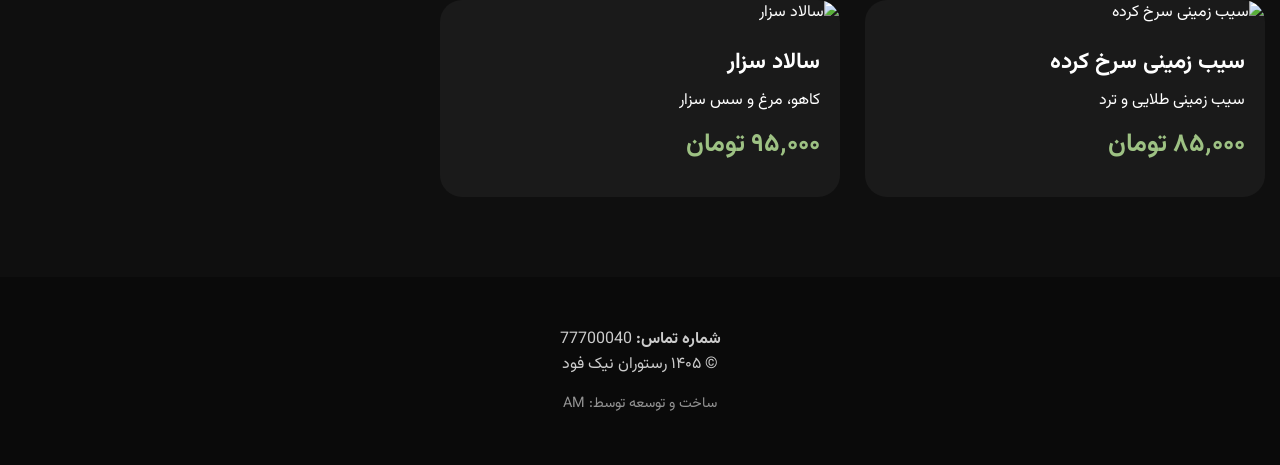
==== commit 9116bcba: "Update index.html" ====
--- a/index.html
+++ b/index.html
@@ -12,24 +12,24 @@
 <body>
     <div class="loading" id="loading">در حال بارگذاری...</div>
 
-    <!-- Header -->
     <header>
         <div class="container">
             <nav>
                 <div class="logo">
-                    <img src="images/logo.png" alt="نیک فود">
+                    <div class="logo-circle">
+                        <img src="images/logo.png" alt="نیک فود">
+                    </div>
                 </div>
             </nav>
         </div>
     </header>
 
-    <!-- اسلایدر تزیینی -->
+    <!-- اسلایدر -->
     <section class="slider">
         <div class="slides" id="slides"></div>
         <div class="slider-overlay"></div>
     </section>
 
-    <!-- بخش منو -->
     <section class="menu-section">
         <div class="container">
             <h2 class="section-title">منوی نیک فود</h2>
@@ -47,8 +47,9 @@
 
     <footer>
         <div class="container">
-            <p><strong>شماره تماس:</strong> <span id="phone">021-12345678</span></p>
+            <p><strong>شماره تماس:</strong> 77700040</p>
             <p>© ۱۴۰۵ رستوران نیک فود</p>
+            <p style="margin-top: 15px; font-size: 0.9rem; opacity: 0.7;">ساخت و توسعه توسط: AM</p>
         </div>
     </footer>
 
--- a/style.css
+++ b/style.css
@@ -14,21 +14,32 @@
 
 .container { max-width: 1300px; margin:0 auto; padding:0 15px; }
 
+/* Header */
 header {
-    background: rgba(15,15,15,0.97);
+    background: rgba(15, 15, 15, 0.97);
     position: fixed;
     width: 100%;
     z-index: 1000;
+    box-shadow: 0 2px 10px rgba(0,0,0,0.3);
 }
 
-.logo img { height: 80px; width: auto; }
+nav {
+    padding: 1rem 0;
+    display: flex;
+    justify-content: center;
+}
+
+.logo img {
+    height: 80px;
+    width: auto;
+}
 
 /* اسلایدر */
 .slider {
     height: 55vh;
     position: relative;
     overflow: hidden;
-    margin-top: 75px;
+    margin-top: 85px;   /* فاصله از هدر */
 }
 
 .slides {
@@ -42,34 +53,25 @@
     height: 100%;
     background-size: cover;
     background-position: center;
-    position: relative;
 }
 
 .slider-overlay {
     position: absolute;
     inset: 0;
-    background: linear-gradient(transparent, rgba(0,0,0,0.85));
+    background: linear-gradient(transparent, rgba(0,0,0,0.75));
     z-index: 1;
 }
 
-.slider .content {
-    position: absolute;
-    bottom: 15%;
-    left: 50%;
-    transform: translateX(-50%);
-    text-align: center;
-    z-index: 2;
+/* منو */
+.menu-section {
+    padding: 80px 0;
 }
-
-/* Menu */
-.menu-section { padding: 80px 0; }
 
 .section-title {
     text-align: center;
     font-size: 2.8rem;
     color: var(--primary);
     margin-bottom: 40px;
-    animation: fadeIn 1s ease;
 }
 
 .search-box {
@@ -157,23 +159,25 @@
     padding: 20px;
 }
 
+.card-body h3 {
+    font-size: 1.4rem;
+    margin-bottom: 8px;
+}
+
 .price {
     color: var(--primary);
     font-size: 1.6rem;
     font-weight: 700;
+    margin: 12px 0;
 }
 
 @keyframes cardPop {
     to { opacity: 1; transform: translateY(0); }
 }
 
-@keyframes fadeIn {
-    from { opacity: 0; }
-    to { opacity: 1; }
-}
-
 footer {
     text-align: center;
     padding: 50px 0;
     background: #0a0a0a;
+    color: #ccc;
 }
